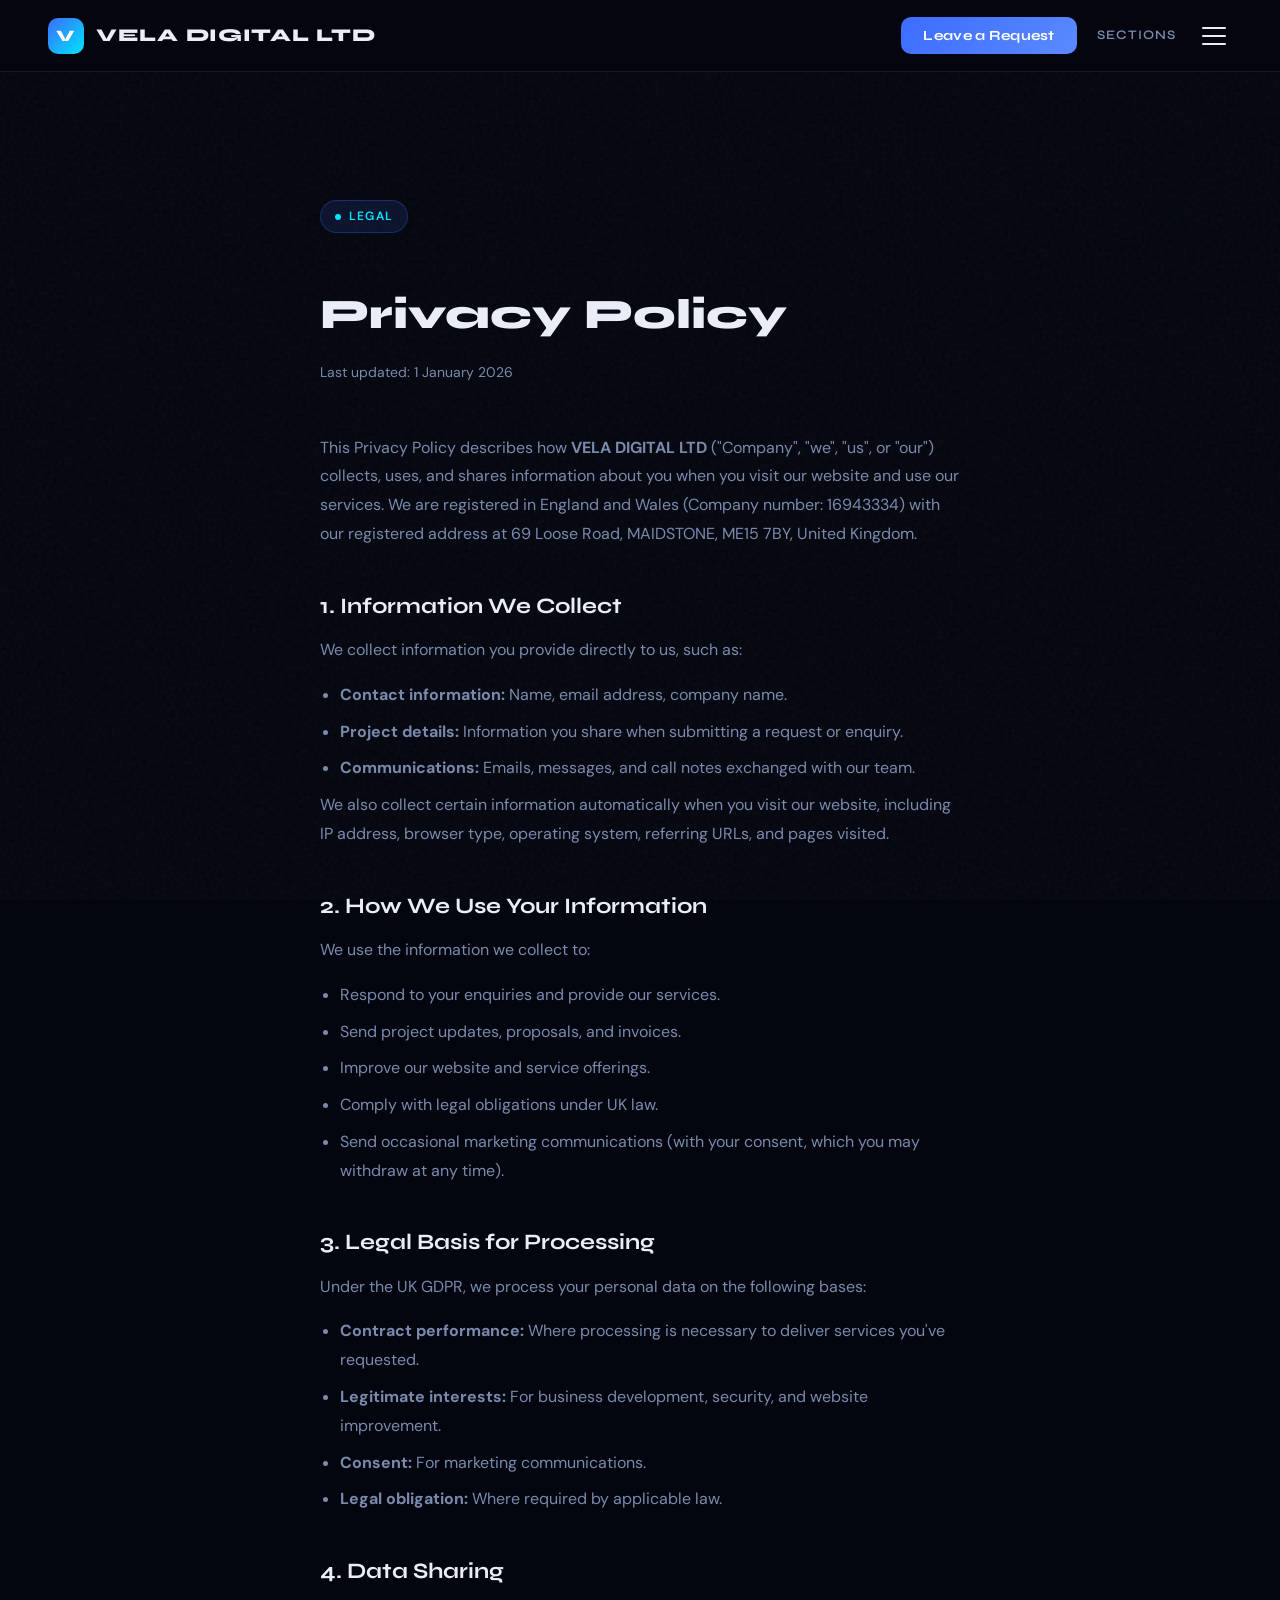
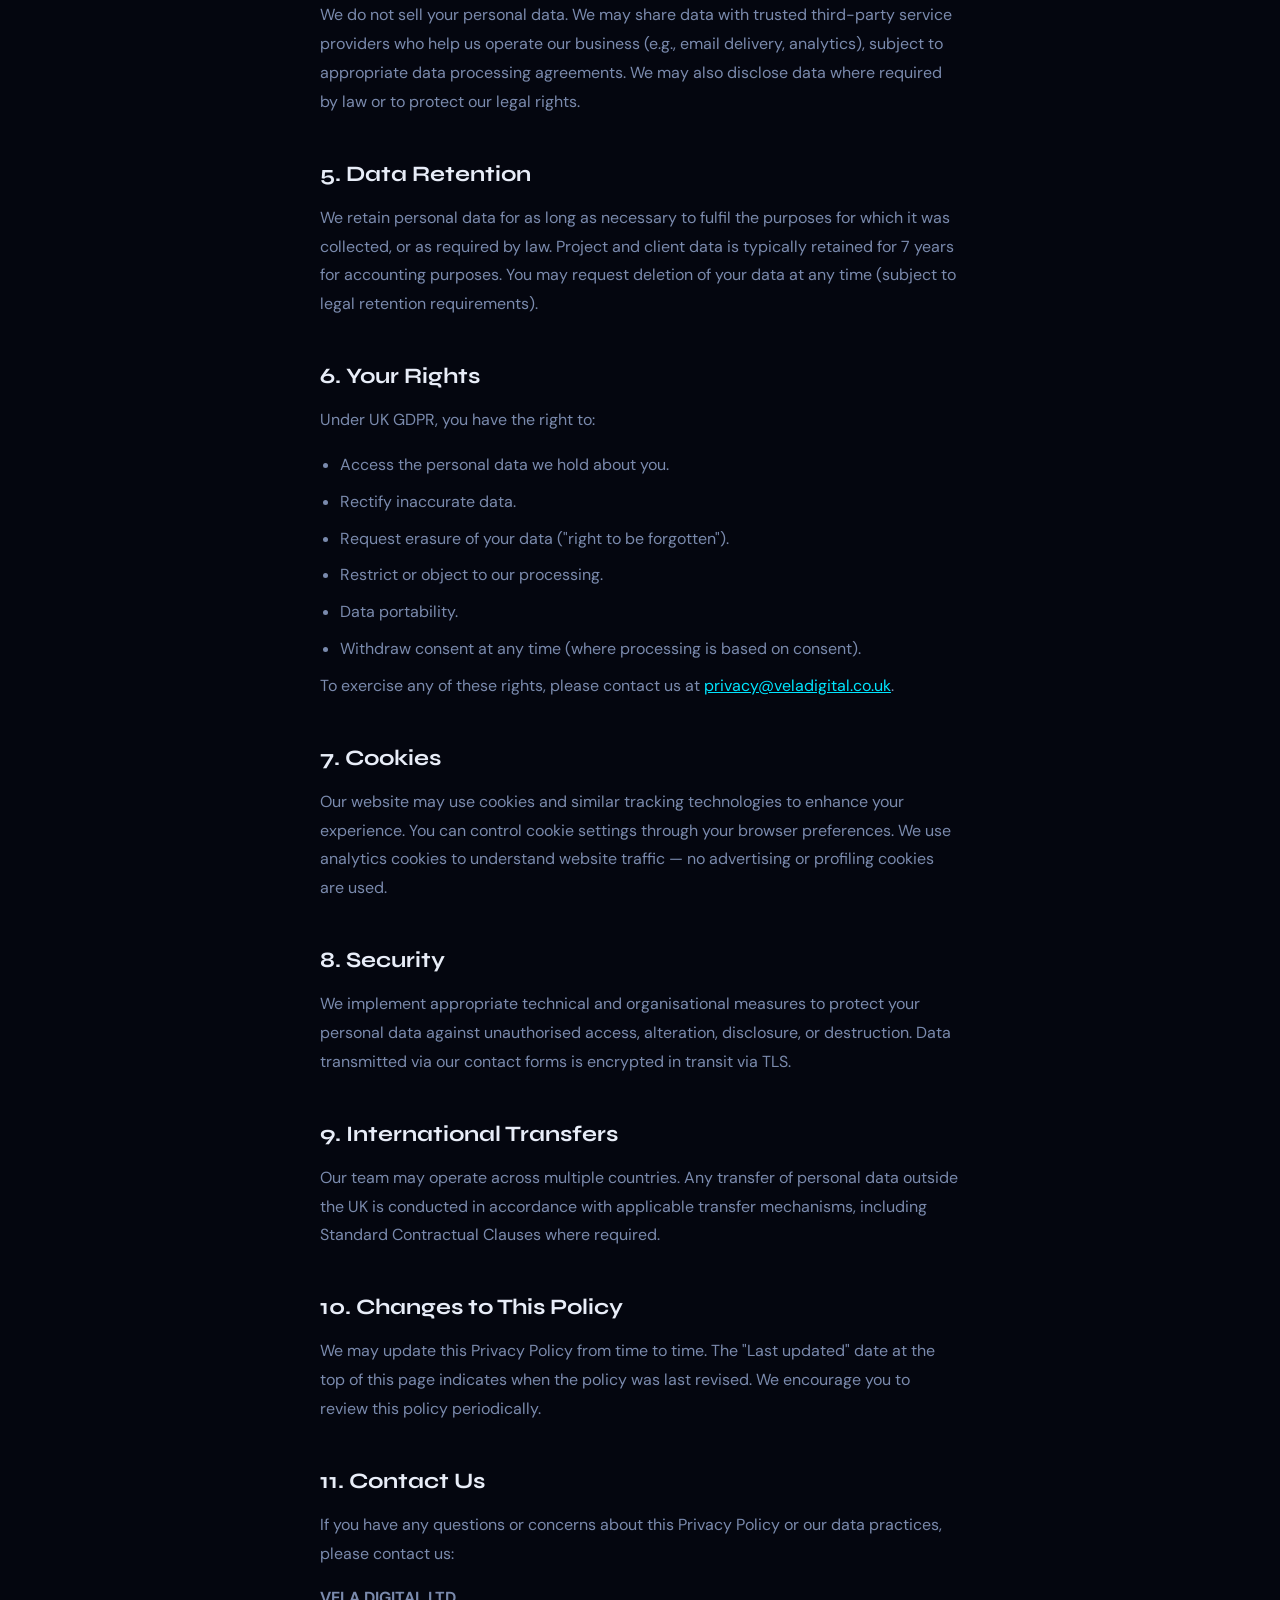
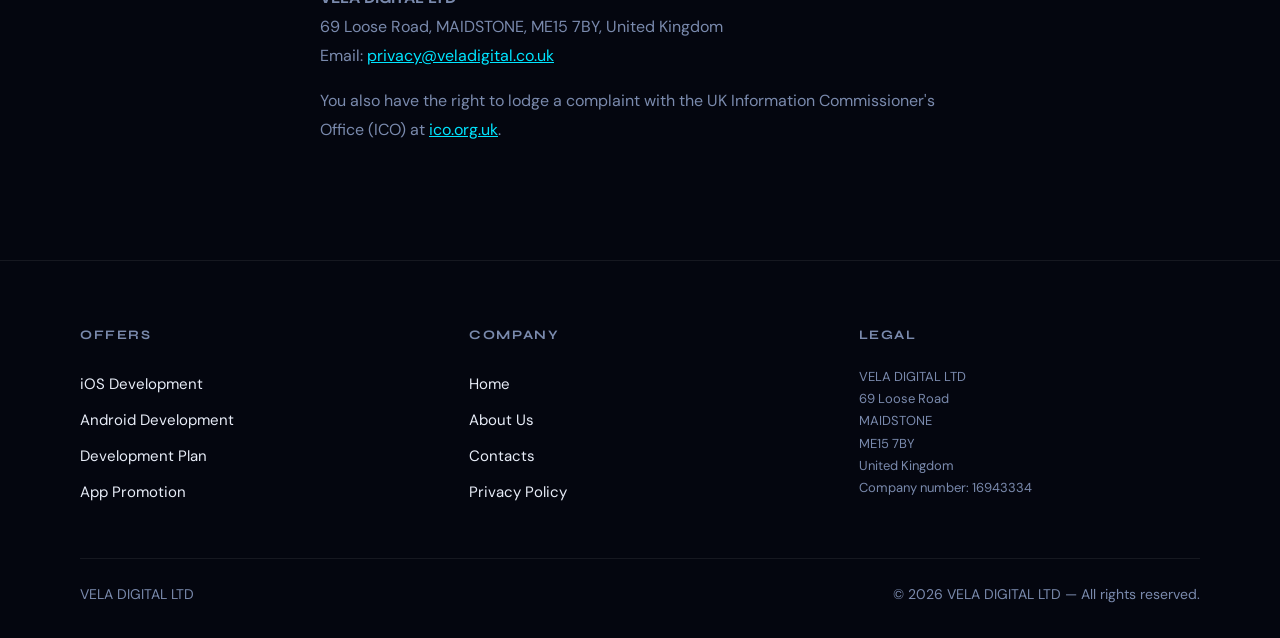
==== policy/index.html @ 580c0cd9 "Add files via upload" ====
<!DOCTYPE html>
<html lang="en">
<head>
  <meta charset="UTF-8">
  <meta name="viewport" content="width=device-width, initial-scale=1.0">
  <title>Privacy Policy — VELA DIGITAL LTD</title>
  <link rel="stylesheet" href="../style.css">
</head>
<body>
<div class="page">

  <section style="padding-top:48px;padding-bottom:20px;">
    <div class="prose-page">
      <div class="hero-tag" style="display:inline-flex;"><span class="dot"></span>Legal</div>
      <h1 style="margin-top:20px;">Privacy Policy</h1>
      <p class="updated">Last updated: 1 January 2026</p>

      <p>This Privacy Policy describes how <strong>VELA DIGITAL LTD</strong> ("Company", "we", "us", or "our") collects, uses, and shares information about you when you visit our website and use our services. We are registered in England and Wales (Company number: 16943334) with our registered address at 69 Loose Road, MAIDSTONE, ME15 7BY, United Kingdom.</p>

      <h2>1. Information We Collect</h2>
      <p>We collect information you provide directly to us, such as:</p>
      <ul>
        <li><strong>Contact information:</strong> Name, email address, company name.</li>
        <li><strong>Project details:</strong> Information you share when submitting a request or enquiry.</li>
        <li><strong>Communications:</strong> Emails, messages, and call notes exchanged with our team.</li>
      </ul>
      <p>We also collect certain information automatically when you visit our website, including IP address, browser type, operating system, referring URLs, and pages visited.</p>

      <h2>2. How We Use Your Information</h2>
      <p>We use the information we collect to:</p>
      <ul>
        <li>Respond to your enquiries and provide our services.</li>
        <li>Send project updates, proposals, and invoices.</li>
        <li>Improve our website and service offerings.</li>
        <li>Comply with legal obligations under UK law.</li>
        <li>Send occasional marketing communications (with your consent, which you may withdraw at any time).</li>
      </ul>

      <h2>3. Legal Basis for Processing</h2>
      <p>Under the UK GDPR, we process your personal data on the following bases:</p>
      <ul>
        <li><strong>Contract performance:</strong> Where processing is necessary to deliver services you've requested.</li>
        <li><strong>Legitimate interests:</strong> For business development, security, and website improvement.</li>
        <li><strong>Consent:</strong> For marketing communications.</li>
        <li><strong>Legal obligation:</strong> Where required by applicable law.</li>
      </ul>

      <h2>4. Data Sharing</h2>
      <p>We do not sell your personal data. We may share data with trusted third-party service providers who help us operate our business (e.g., email delivery, analytics), subject to appropriate data processing agreements. We may also disclose data where required by law or to protect our legal rights.</p>

      <h2>5. Data Retention</h2>
      <p>We retain personal data for as long as necessary to fulfil the purposes for which it was collected, or as required by law. Project and client data is typically retained for 7 years for accounting purposes. You may request deletion of your data at any time (subject to legal retention requirements).</p>

      <h2>6. Your Rights</h2>
      <p>Under UK GDPR, you have the right to:</p>
      <ul>
        <li>Access the personal data we hold about you.</li>
        <li>Rectify inaccurate data.</li>
        <li>Request erasure of your data ("right to be forgotten").</li>
        <li>Restrict or object to our processing.</li>
        <li>Data portability.</li>
        <li>Withdraw consent at any time (where processing is based on consent).</li>
      </ul>
      <p>To exercise any of these rights, please contact us at <a href="mailto:privacy@veladigital.co.uk">privacy@veladigital.co.uk</a>.</p>

      <h2>7. Cookies</h2>
      <p>Our website may use cookies and similar tracking technologies to enhance your experience. You can control cookie settings through your browser preferences. We use analytics cookies to understand website traffic — no advertising or profiling cookies are used.</p>

      <h2>8. Security</h2>
      <p>We implement appropriate technical and organisational measures to protect your personal data against unauthorised access, alteration, disclosure, or destruction. Data transmitted via our contact forms is encrypted in transit via TLS.</p>

      <h2>9. International Transfers</h2>
      <p>Our team may operate across multiple countries. Any transfer of personal data outside the UK is conducted in accordance with applicable transfer mechanisms, including Standard Contractual Clauses where required.</p>

      <h2>10. Changes to This Policy</h2>
      <p>We may update this Privacy Policy from time to time. The "Last updated" date at the top of this page indicates when the policy was last revised. We encourage you to review this policy periodically.</p>

      <h2>11. Contact Us</h2>
      <p>If you have any questions or concerns about this Privacy Policy or our data practices, please contact us:</p>
      <p>
        <strong>VELA DIGITAL LTD</strong><br>
        69 Loose Road, MAIDSTONE, ME15 7BY, United Kingdom<br>
        Email: <a href="mailto:privacy@veladigital.co.uk">privacy@veladigital.co.uk</a>
      </p>
      <p>You also have the right to lodge a complaint with the UK Information Commissioner's Office (ICO) at <a href="https://ico.org.uk" target="_blank">ico.org.uk</a>.</p>
    </div>
  </section>

</div>

<script src="../layout.js"></script>
<script src="../script.js"></script>
</body>
</html>
---- style.css ----
@import url('https://fonts.googleapis.com/css2?family=Syne:wght@400;600;700;800&family=DM+Sans:ital,opsz,wght@0,9..40,300;0,9..40,400;0,9..40,500;1,9..40,300&display=swap');

:root {
  --bg: #04060f;
  --bg2: #080d1e;
  --surface: #0d1530;
  --surface2: #111b3a;
  --accent: #3b6cff;
  --accent2: #00e5ff;
  --accent-glow: rgba(59,108,255,0.35);
  --text: #e8edf8;
  --text-muted: #7a8aad;
  --border: rgba(255,255,255,0.07);
  --radius: 16px;
  --font-display: 'Syne', sans-serif;
  --font-body: 'DM Sans', sans-serif;
}

*, *::before, *::after { box-sizing: border-box; margin: 0; padding: 0; }

html { scroll-behavior: smooth; }

body {
  background: var(--bg);
  color: var(--text);
  font-family: var(--font-body);
  font-size: 16px;
  line-height: 1.6;
  overflow-x: hidden;
}

/* ─── NOISE OVERLAY ─── */
body::before {
  content: '';
  position: fixed;
  inset: 0;
  background-image: url("data:image/svg+xml,%3Csvg viewBox='0 0 256 256' xmlns='http://www.w3.org/2000/svg'%3E%3Cfilter id='noise'%3E%3CfeTurbulence type='fractalNoise' baseFrequency='0.9' numOctaves='4' stitchTiles='stitch'/%3E%3C/filter%3E%3Crect width='100%25' height='100%25' filter='url(%23noise)' opacity='0.04'/%3E%3C/svg%3E");
  pointer-events: none;
  z-index: 0;
}

a { color: inherit; text-decoration: none; }
img { max-width: 100%; display: block; }

/* ─── HEADER ─── */
header {
  position: fixed;
  top: 0; left: 0; right: 0;
  z-index: 1000;
  display: flex;
  align-items: center;
  justify-content: space-between;
  padding: 0 48px;
  height: 72px;
  background: rgba(4,6,15,0.8);
  backdrop-filter: blur(20px);
  border-bottom: 1px solid var(--border);
}

.logo {
  display: flex;
  align-items: center;
  gap: 12px;
  font-family: var(--font-display);
  font-weight: 800;
  font-size: 18px;
  letter-spacing: 0.04em;
  color: var(--text);
  transition: opacity 0.2s;
}
.logo:hover { opacity: 0.8; }
.logo-mark {
  width: 36px; height: 36px;
  background: linear-gradient(135deg, var(--accent), var(--accent2));
  border-radius: 10px;
  display: flex; align-items: center; justify-content: center;
  font-size: 16px;
  font-weight: 800;
  color: #fff;
  flex-shrink: 0;
}

.header-right {
  display: flex;
  align-items: center;
  gap: 20px;
}

.btn-cta {
  background: linear-gradient(135deg, var(--accent), #5b8aff);
  color: #fff;
  font-family: var(--font-display);
  font-weight: 700;
  font-size: 14px;
  padding: 10px 22px;
  border-radius: 10px;
  border: none;
  cursor: pointer;
  transition: all 0.25s;
  letter-spacing: 0.02em;
}
.btn-cta:hover {
  transform: translateY(-2px);
  box-shadow: 0 8px 24px var(--accent-glow);
}

.nav-label {
  font-family: var(--font-display);
  font-size: 13px;
  font-weight: 600;
  color: var(--text-muted);
  letter-spacing: 0.08em;
  text-transform: uppercase;
}

.burger {
  width: 36px; height: 36px;
  display: flex; flex-direction: column;
  justify-content: center; gap: 6px;
  cursor: pointer;
  padding: 6px;
}
.burger span {
  display: block;
  height: 2px;
  background: var(--text);
  border-radius: 2px;
  transition: all 0.3s;
}
.burger:hover span { background: var(--accent2); }

/* ─── MOBILE MENU ─── */
.mobile-menu {
  position: fixed;
  top: 72px; right: -360px;
  width: 320px;
  height: calc(100vh - 72px);
  background: var(--bg2);
  border-left: 1px solid var(--border);
  z-index: 999;
  transition: right 0.4s cubic-bezier(0.4,0,0.2,1);
  overflow-y: auto;
  padding: 32px 24px;
}
.mobile-menu.open { right: 0; }
.mobile-menu nav a {
  display: block;
  font-family: var(--font-display);
  font-size: 16px;
  font-weight: 600;
  color: var(--text);
  padding: 14px 0;
  border-bottom: 1px solid var(--border);
  transition: color 0.2s, padding-left 0.2s;
}
.mobile-menu nav a:hover {
  color: var(--accent2);
  padding-left: 8px;
}
.mobile-menu-overlay {
  display: none;
  position: fixed;
  inset: 0;
  background: rgba(0,0,0,0.5);
  z-index: 998;
}
.mobile-menu-overlay.open { display: block; }

/* ─── MODAL ─── */
.modal-backdrop {
  display: none;
  position: fixed;
  inset: 0;
  background: rgba(0,0,0,0.7);
  backdrop-filter: blur(8px);
  z-index: 2000;
  align-items: center;
  justify-content: center;
}
.modal-backdrop.open { display: flex; }
.modal {
  background: var(--bg2);
  border: 1px solid var(--border);
  border-radius: 24px;
  padding: 48px 40px;
  width: 100%;
  max-width: 480px;
  position: relative;
  animation: modalIn 0.3s cubic-bezier(0.4,0,0.2,1);
}
@keyframes modalIn {
  from { opacity:0; transform:scale(0.92) translateY(20px); }
  to   { opacity:1; transform:scale(1) translateY(0); }
}
.modal-close {
  position: absolute;
  top: 20px; right: 20px;
  width: 32px; height: 32px;
  display: flex; align-items: center; justify-content: center;
  background: var(--surface);
  border: none; border-radius: 8px;
  color: var(--text-muted);
  font-size: 18px;
  cursor: pointer;
  transition: all 0.2s;
}
.modal-close:hover { background: var(--surface2); color: var(--text); }
.modal h2 {
  font-family: var(--font-display);
  font-size: 26px;
  font-weight: 800;
  margin-bottom: 28px;
}
.form-group {
  margin-bottom: 16px;
}
.form-group input,
.form-group textarea {
  width: 100%;
  background: var(--surface);
  border: 1px solid var(--border);
  border-radius: 12px;
  color: var(--text);
  font-family: var(--font-body);
  font-size: 15px;
  padding: 14px 16px;
  outline: none;
  transition: border-color 0.2s;
  resize: vertical;
}
.form-group input::placeholder,
.form-group textarea::placeholder { color: var(--text-muted); }
.form-group input:focus,
.form-group textarea:focus { border-color: var(--accent); }
.form-group textarea { min-height: 100px; }
.btn-submit {
  width: 100%;
  background: linear-gradient(135deg, var(--accent), #5b8aff);
  color: #fff;
  font-family: var(--font-display);
  font-weight: 700;
  font-size: 15px;
  padding: 16px;
  border: none;
  border-radius: 12px;
  cursor: pointer;
  margin-top: 8px;
  transition: all 0.25s;
  letter-spacing: 0.02em;
}
.btn-submit:hover {
  transform: translateY(-2px);
  box-shadow: 0 8px 24px var(--accent-glow);
}
.form-legal {
  font-size: 11px;
  color: var(--text-muted);
  margin-top: 12px;
  line-height: 1.5;
  text-align: center;
}
.form-legal a {
  color: var(--accent2);
  text-decoration: underline;
}

/* ─── PAGE WRAPPER ─── */
.page { padding-top: 72px; position: relative; z-index: 1; }

/* ─── HERO SECTION ─── */
.hero {
  min-height: 92vh;
  display: flex;
  align-items: center;
  padding: 80px 80px 60px;
  position: relative;
  overflow: hidden;
}
.hero-bg {
  position: absolute;
  inset: 0;
  pointer-events: none;
}
.hero-glow-1 {
  position: absolute;
  width: 600px; height: 600px;
  background: radial-gradient(circle, rgba(59,108,255,0.18) 0%, transparent 70%);
  top: -100px; left: -100px;
  animation: floatGlow 8s ease-in-out infinite;
}
.hero-glow-2 {
  position: absolute;
  width: 400px; height: 400px;
  background: radial-gradient(circle, rgba(0,229,255,0.12) 0%, transparent 70%);
  bottom: 0; right: 10%;
  animation: floatGlow 10s ease-in-out infinite reverse;
}
@keyframes floatGlow {
  0%,100% { transform: translate(0,0); }
  50% { transform: translate(30px, -30px); }
}
.hero-content { position: relative; z-index: 1; max-width: 760px; }
.hero-tag {
  display: inline-flex;
  align-items: center;
  gap: 8px;
  background: rgba(59,108,255,0.12);
  border: 1px solid rgba(59,108,255,0.3);
  border-radius: 100px;
  padding: 6px 14px;
  font-size: 12px;
  font-weight: 600;
  letter-spacing: 0.1em;
  text-transform: uppercase;
  color: var(--accent2);
  margin-bottom: 28px;
}
.hero-tag .dot {
  width: 6px; height: 6px;
  background: var(--accent2);
  border-radius: 50%;
  animation: pulse 2s infinite;
}
@keyframes pulse {
  0%,100% { opacity:1; }
  50% { opacity:0.3; }
}
.hero h1 {
  font-family: var(--font-display);
  font-size: clamp(44px, 6vw, 84px);
  font-weight: 800;
  line-height: 1.06;
  letter-spacing: -0.02em;
  margin-bottom: 24px;
}
.hero h1 .grad {
  background: linear-gradient(90deg, var(--accent), var(--accent2));
  -webkit-background-clip: text;
  -webkit-text-fill-color: transparent;
  background-clip: text;
}
.hero p {
  font-size: 18px;
  color: var(--text-muted);
  max-width: 520px;
  margin-bottom: 40px;
  line-height: 1.7;
}
.hero-actions { display: flex; gap: 16px; flex-wrap: wrap; }
.btn-primary {
  display: inline-flex;
  align-items: center;
  gap: 8px;
  background: linear-gradient(135deg, var(--accent), #5b8aff);
  color: #fff;
  font-family: var(--font-display);
  font-weight: 700;
  font-size: 15px;
  padding: 16px 32px;
  border-radius: 12px;
  border: none;
  cursor: pointer;
  transition: all 0.25s;
  text-decoration: none;
}
.btn-primary:hover {
  transform: translateY(-3px);
  box-shadow: 0 12px 32px var(--accent-glow);
}
.btn-secondary {
  display: inline-flex;
  align-items: center;
  gap: 8px;
  background: transparent;
  color: var(--text);
  font-family: var(--font-display);
  font-weight: 600;
  font-size: 15px;
  padding: 16px 32px;
  border-radius: 12px;
  border: 1px solid var(--border);
  cursor: pointer;
  transition: all 0.25s;
  text-decoration: none;
}
.btn-secondary:hover {
  border-color: var(--accent);
  color: var(--accent2);
  transform: translateY(-2px);
}

/* ─── SECTIONS ─── */
section { padding: 96px 80px; position: relative; }
section:nth-child(even) { background: var(--bg2); }

.section-label {
  font-size: 11px;
  font-weight: 700;
  letter-spacing: 0.15em;
  text-transform: uppercase;
  color: var(--accent);
  margin-bottom: 16px;
}
.section-title {
  font-family: var(--font-display);
  font-size: clamp(28px, 3.5vw, 48px);
  font-weight: 800;
  line-height: 1.12;
  letter-spacing: -0.02em;
  margin-bottom: 20px;
}
.section-sub {
  font-size: 17px;
  color: var(--text-muted);
  max-width: 540px;
  line-height: 1.7;
  margin-bottom: 56px;
}

/* ─── GRID ─── */
.grid-3 {
  display: grid;
  grid-template-columns: repeat(3, 1fr);
  gap: 24px;
}
.grid-2 {
  display: grid;
  grid-template-columns: repeat(2, 1fr);
  gap: 24px;
}
.grid-4 {
  display: grid;
  grid-template-columns: repeat(4, 1fr);
  gap: 20px;
}

/* ─── CARD ─── */
.card {
  background: var(--surface);
  border: 1px solid var(--border);
  border-radius: var(--radius);
  padding: 32px;
  transition: all 0.3s;
  position: relative;
  overflow: hidden;
}
.card::before {
  content: '';
  position: absolute;
  top: 0; left: 0; right: 0;
  height: 1px;
  background: linear-gradient(90deg, transparent, var(--accent), transparent);
  opacity: 0;
  transition: opacity 0.3s;
}
.card:hover {
  border-color: rgba(59,108,255,0.3);
  transform: translateY(-4px);
  box-shadow: 0 20px 40px rgba(0,0,0,0.3);
}
.card:hover::before { opacity: 1; }

.card-icon {
  width: 52px; height: 52px;
  background: linear-gradient(135deg, rgba(59,108,255,0.15), rgba(0,229,255,0.1));
  border: 1px solid rgba(59,108,255,0.2);
  border-radius: 14px;
  display: flex; align-items: center; justify-content: center;
  font-size: 24px;
  margin-bottom: 20px;
}
.card h3 {
  font-family: var(--font-display);
  font-size: 19px;
  font-weight: 700;
  margin-bottom: 10px;
}
.card p { color: var(--text-muted); font-size: 14px; line-height: 1.6; }

/* ─── STAT CARDS ─── */
.stat-card {
  background: linear-gradient(135deg, var(--surface), var(--surface2));
  border: 1px solid var(--border);
  border-radius: var(--radius);
  padding: 36px 28px;
  text-align: center;
}
.stat-num {
  font-family: var(--font-display);
  font-size: 48px;
  font-weight: 800;
  background: linear-gradient(90deg, var(--accent), var(--accent2));
  -webkit-background-clip: text;
  -webkit-text-fill-color: transparent;
  background-clip: text;
  line-height: 1;
  margin-bottom: 8px;
}
.stat-label { color: var(--text-muted); font-size: 14px; }

/* ─── STEP / TIMELINE ─── */
.steps { display: flex; flex-direction: column; gap: 0; }
.step {
  display: flex;
  gap: 28px;
  position: relative;
  padding-bottom: 40px;
}
.step:last-child { padding-bottom: 0; }
.step-num {
  flex-shrink: 0;
  width: 48px; height: 48px;
  background: linear-gradient(135deg, var(--accent), #5b8aff);
  border-radius: 50%;
  display: flex; align-items: center; justify-content: center;
  font-family: var(--font-display);
  font-weight: 800;
  font-size: 16px;
  color: #fff;
  position: relative;
  z-index: 1;
}
.step-line {
  position: absolute;
  left: 24px; top: 48px;
  width: 1px;
  height: calc(100% - 8px);
  background: linear-gradient(to bottom, var(--accent), transparent);
}
.step:last-child .step-line { display: none; }
.step-content h3 {
  font-family: var(--font-display);
  font-size: 18px;
  font-weight: 700;
  margin-bottom: 8px;
  padding-top: 10px;
}
.step-content p { color: var(--text-muted); font-size: 14px; line-height: 1.6; }

/* ─── FEATURE ROW ─── */
.feature-row {
  display: grid;
  grid-template-columns: 1fr 1fr;
  gap: 64px;
  align-items: center;
}
.feature-row.reverse { direction: rtl; }
.feature-row.reverse > * { direction: ltr; }
.feature-img {
  aspect-ratio: 4/3;
  background: var(--surface);
  border: 1px solid var(--border);
  border-radius: 20px;
  display: flex; align-items: center; justify-content: center;
  font-size: 80px;
  position: relative;
  overflow: hidden;
}
.feature-img::after {
  content: '';
  position: absolute;
  inset: 0;
  background: linear-gradient(135deg, rgba(59,108,255,0.08), transparent);
}
.feature-text h2 {
  font-family: var(--font-display);
  font-size: 34px;
  font-weight: 800;
  margin-bottom: 16px;
  line-height: 1.15;
}
.feature-text p {
  color: var(--text-muted);
  font-size: 16px;
  line-height: 1.7;
  margin-bottom: 28px;
}

/* ─── TAG LIST ─── */
.tags { display: flex; flex-wrap: wrap; gap: 10px; }
.tag {
  display: inline-flex; align-items: center; gap: 6px;
  background: rgba(59,108,255,0.1);
  border: 1px solid rgba(59,108,255,0.2);
  border-radius: 8px;
  padding: 6px 12px;
  font-size: 13px;
  font-weight: 500;
  color: var(--accent2);
}

/* ─── CTA BAND ─── */
.cta-band {
  background: linear-gradient(135deg, rgba(59,108,255,0.12), rgba(0,229,255,0.06));
  border: 1px solid rgba(59,108,255,0.2);
  border-radius: 24px;
  padding: 64px 80px;
  text-align: center;
  position: relative;
  overflow: hidden;
}
.cta-band::before {
  content: '';
  position: absolute;
  width: 400px; height: 400px;
  background: radial-gradient(circle, rgba(59,108,255,0.15) 0%, transparent 70%);
  top: 50%; left: 50%;
  transform: translate(-50%, -50%);
  pointer-events: none;
}
.cta-band h2 {
  font-family: var(--font-display);
  font-size: 38px;
  font-weight: 800;
  margin-bottom: 16px;
}
.cta-band p {
  color: var(--text-muted);
  font-size: 17px;
  margin-bottom: 36px;
}

/* ─── FOOTER ─── */
footer {
  background: var(--bg);
  border-top: 1px solid var(--border);
  padding: 64px 80px 32px;
  position: relative; z-index: 1;
}
.footer-grid {
  display: grid;
  grid-template-columns: 1fr 1fr 1fr;
  gap: 48px;
  margin-bottom: 48px;
}
.footer-col h4 {
  font-family: var(--font-display);
  font-size: 13px;
  font-weight: 700;
  letter-spacing: 0.12em;
  text-transform: uppercase;
  color: var(--text-muted);
  margin-bottom: 20px;
}
.footer-col a {
  display: block;
  font-size: 15px;
  color: var(--text);
  padding: 6px 0;
  transition: color 0.2s, transform 0.2s;
}
.footer-col a:hover { color: var(--accent2); transform: translateX(4px); }
.footer-legal {
  color: var(--text-muted);
  font-size: 13px;
  line-height: 1.7;
}
.footer-bottom {
  border-top: 1px solid var(--border);
  padding-top: 24px;
  display: flex;
  align-items: center;
  justify-content: space-between;
  flex-wrap: wrap;
  gap: 12px;
}
.footer-bottom span { font-size: 14px; color: var(--text-muted); }

/* ─── ANIMATIONS ─── */
.fade-up {
  opacity: 0;
  transform: translateY(30px);
  transition: opacity 0.6s, transform 0.6s;
}
.fade-up.visible {
  opacity: 1;
  transform: translateY(0);
}

/* ─── POLICY / TEXT PAGE ─── */
.prose-page { padding: 80px; max-width: 800px; margin: 0 auto; }
.prose-page h1 {
  font-family: var(--font-display);
  font-size: 42px;
  font-weight: 800;
  margin-bottom: 12px;
}
.prose-page .updated { color: var(--text-muted); font-size: 14px; margin-bottom: 48px; }
.prose-page h2 {
  font-family: var(--font-display);
  font-size: 22px;
  font-weight: 700;
  margin: 40px 0 12px;
}
.prose-page p, .prose-page li {
  color: var(--text-muted);
  line-height: 1.8;
  margin-bottom: 16px;
}
.prose-page ul { padding-left: 20px; }
.prose-page li { margin-bottom: 8px; }
.prose-page a { color: var(--accent2); text-decoration: underline; }

/* ─── CONTACT FORM ─── */
.contact-form-wrap {
  background: var(--surface);
  border: 1px solid var(--border);
  border-radius: 24px;
  padding: 48px;
  max-width: 600px;
}

/* ─── RESPONSIVE ─── */
@media (max-width: 1024px) {
  header { padding: 0 24px; }
  .hero { padding: 60px 40px; }
  section { padding: 72px 40px; }
  .grid-3 { grid-template-columns: 1fr 1fr; }
  .footer-grid { grid-template-columns: 1fr 1fr; }
  footer { padding: 48px 40px 24px; }
  .cta-band { padding: 48px 40px; }
}
@media (max-width: 768px) {
  .grid-3, .grid-2, .grid-4 { grid-template-columns: 1fr; }
  .footer-grid { grid-template-columns: 1fr; }
  .feature-row, .feature-row.reverse { grid-template-columns: 1fr; direction: ltr; }
  .hero { padding: 40px 24px; }
  section { padding: 56px 24px; }
  footer { padding: 40px 24px 20px; }
  .cta-band { padding: 40px 24px; }
  .cta-band h2 { font-size: 26px; }
  .prose-page { padding: 40px 24px; }
  .footer-bottom { flex-direction: column; align-items: flex-start; }
}
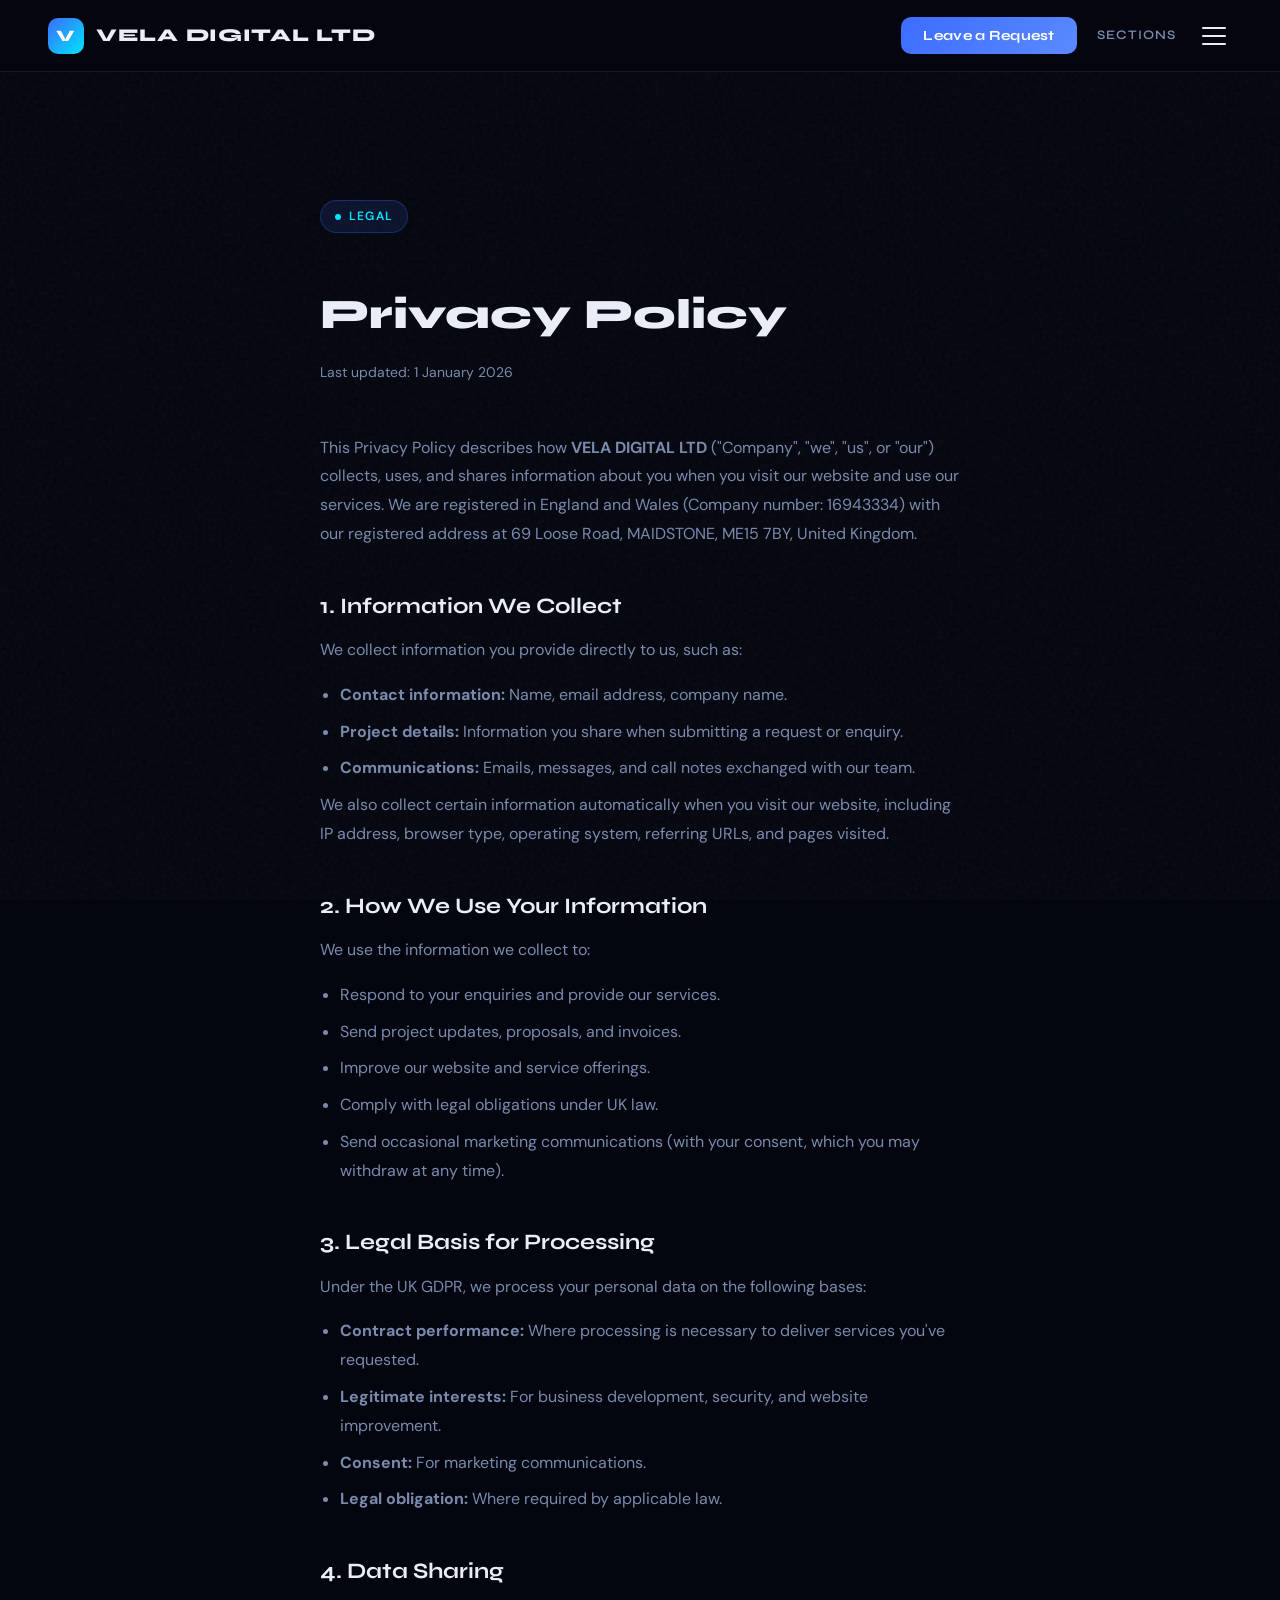
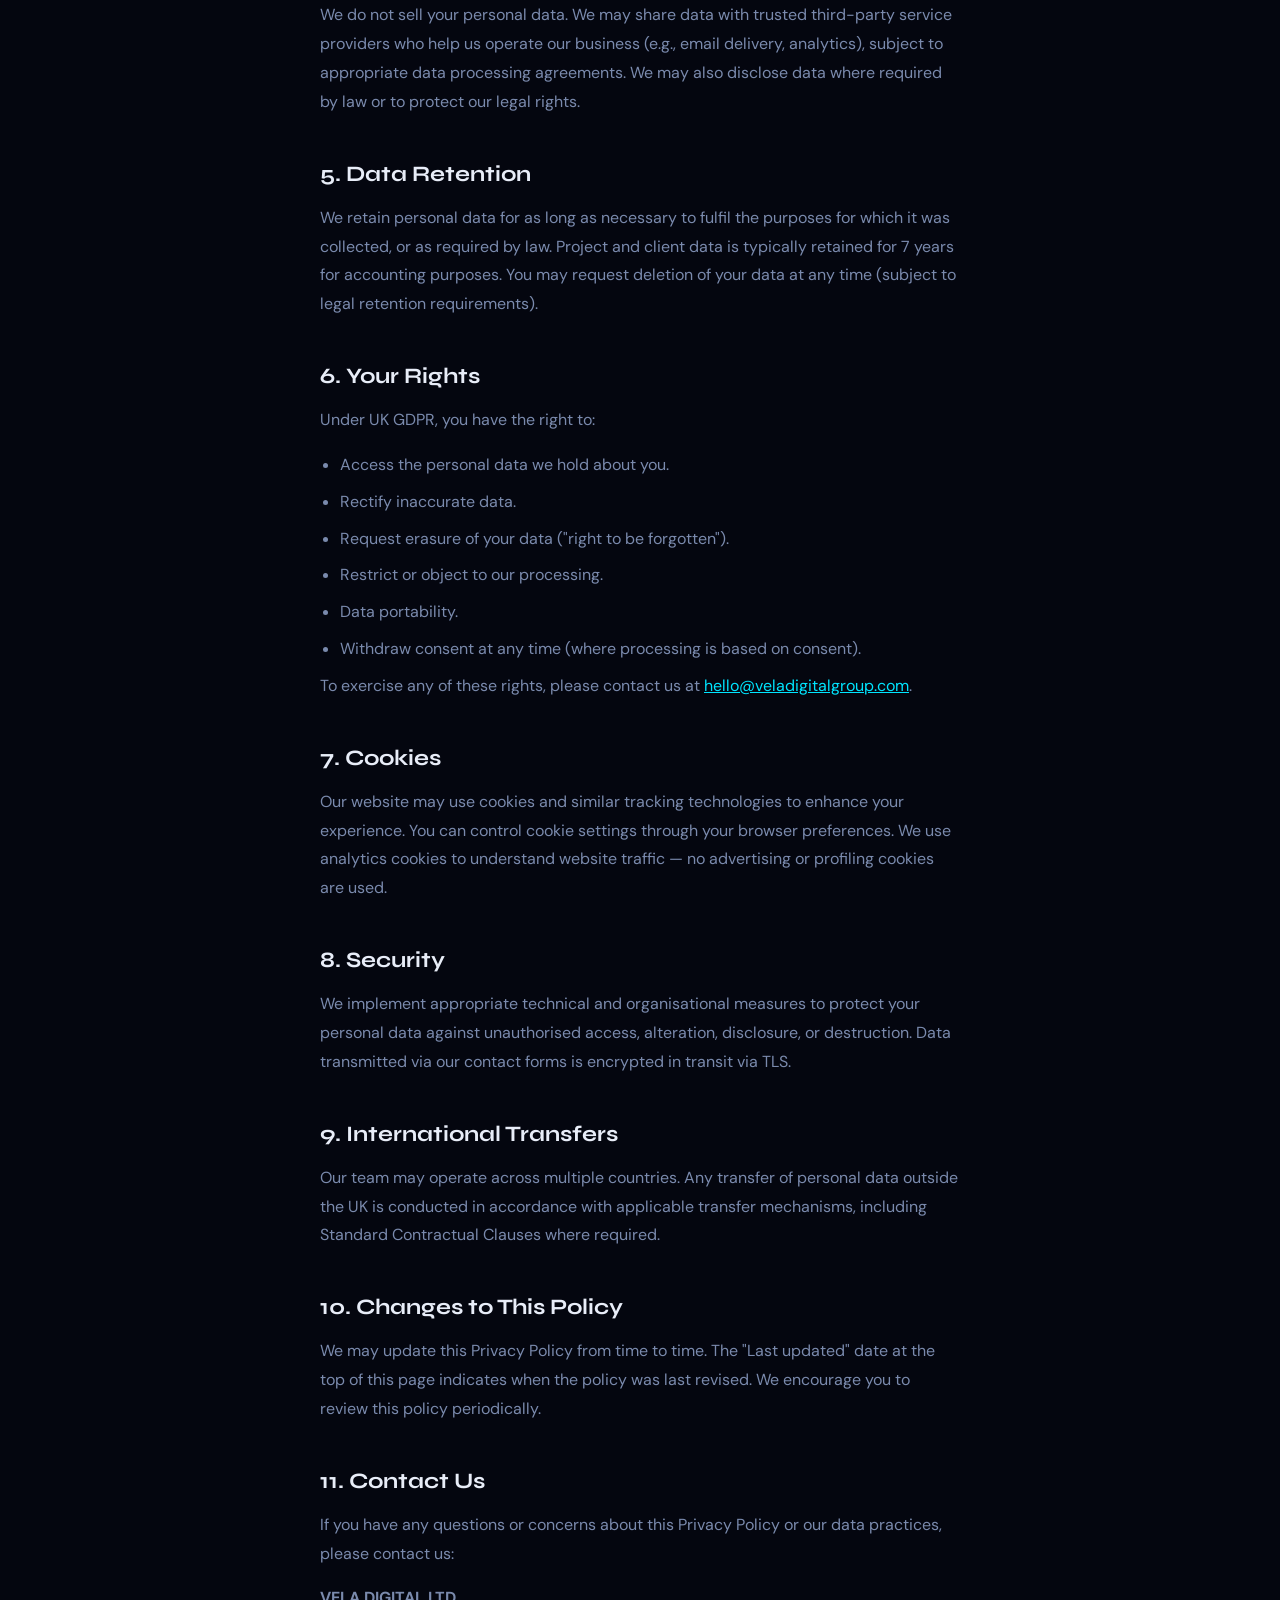
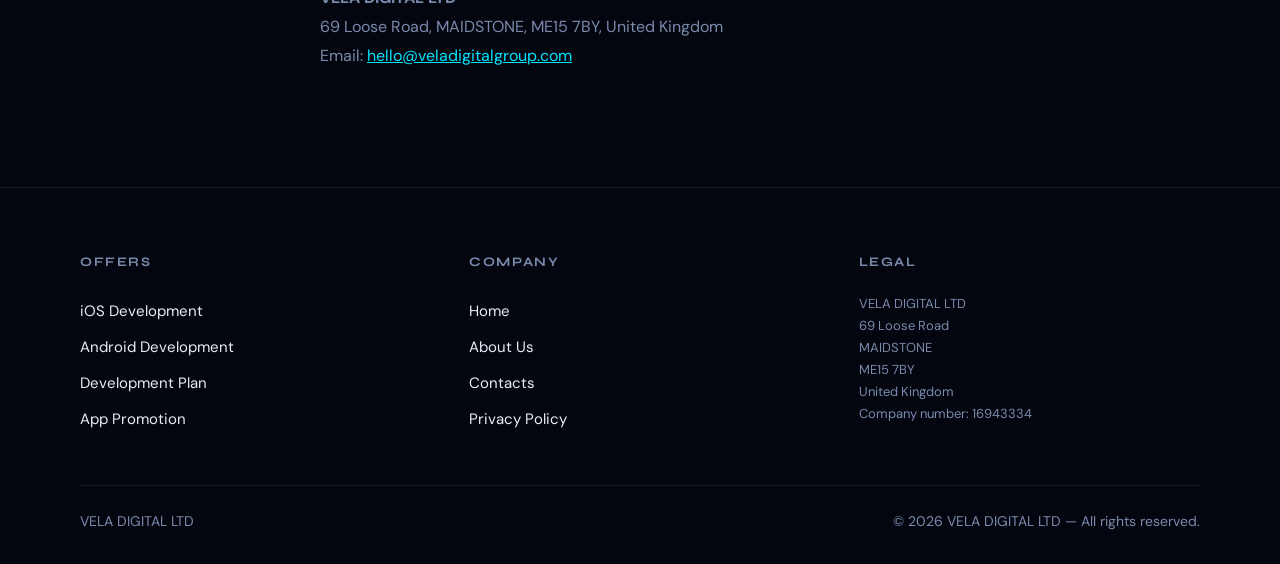
==== commit f10c13a0: "Update index.html" ====
--- a/policy/index.html
+++ b/policy/index.html
@@ -61,7 +61,7 @@
         <li>Data portability.</li>
         <li>Withdraw consent at any time (where processing is based on consent).</li>
       </ul>
-      <p>To exercise any of these rights, please contact us at <a href="mailto:privacy@veladigital.co.uk">privacy@veladigital.co.uk</a>.</p>
+      <p>To exercise any of these rights, please contact us at <a href="mailto:hello@veladigitalgroup.com">hello@veladigitalgroup.com</a>.</p>
 
       <h2>7. Cookies</h2>
       <p>Our website may use cookies and similar tracking technologies to enhance your experience. You can control cookie settings through your browser preferences. We use analytics cookies to understand website traffic — no advertising or profiling cookies are used.</p>
@@ -80,9 +80,8 @@
       <p>
         <strong>VELA DIGITAL LTD</strong><br>
         69 Loose Road, MAIDSTONE, ME15 7BY, United Kingdom<br>
-        Email: <a href="mailto:privacy@veladigital.co.uk">privacy@veladigital.co.uk</a>
+        Email: <a href="mailto:hello@veladigitalgroup.com">hello@veladigitalgroup.com</a>
       </p>
-      <p>You also have the right to lodge a complaint with the UK Information Commissioner's Office (ICO) at <a href="https://ico.org.uk" target="_blank">ico.org.uk</a>.</p>
     </div>
   </section>
 
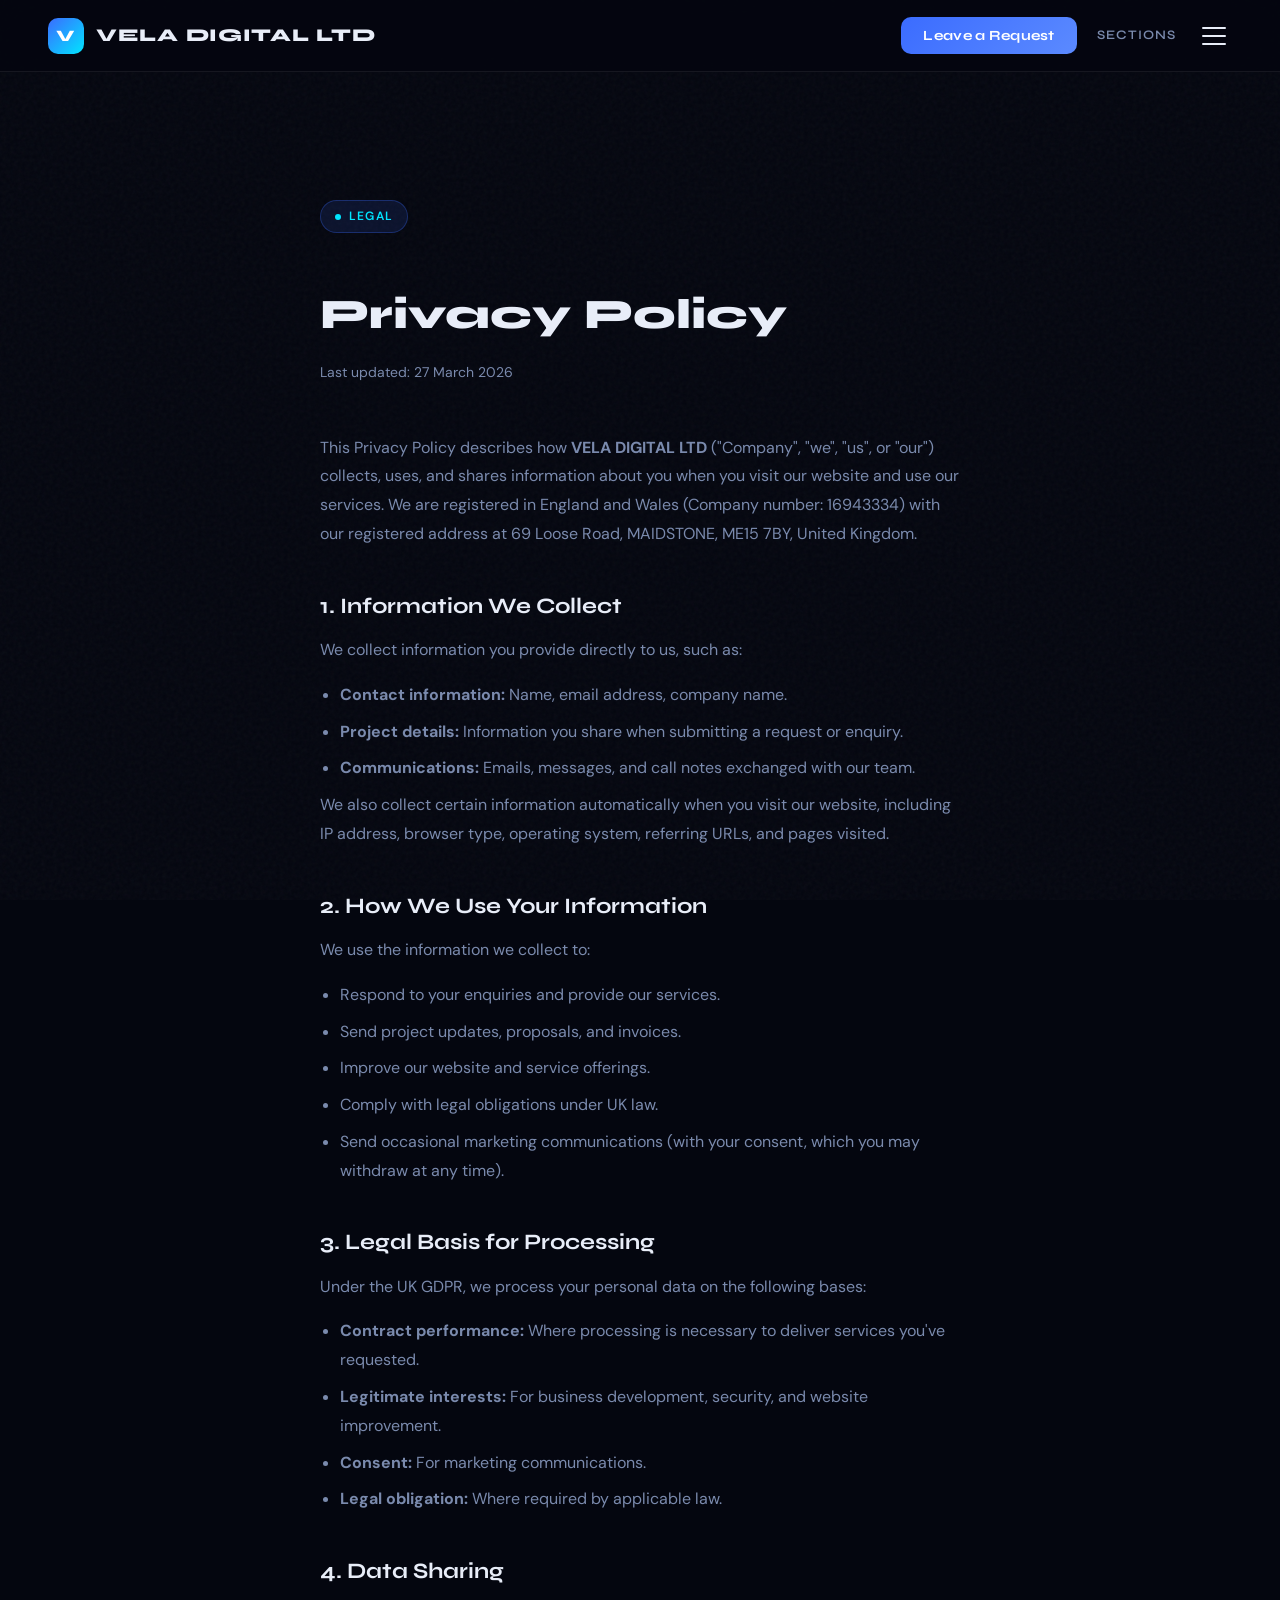
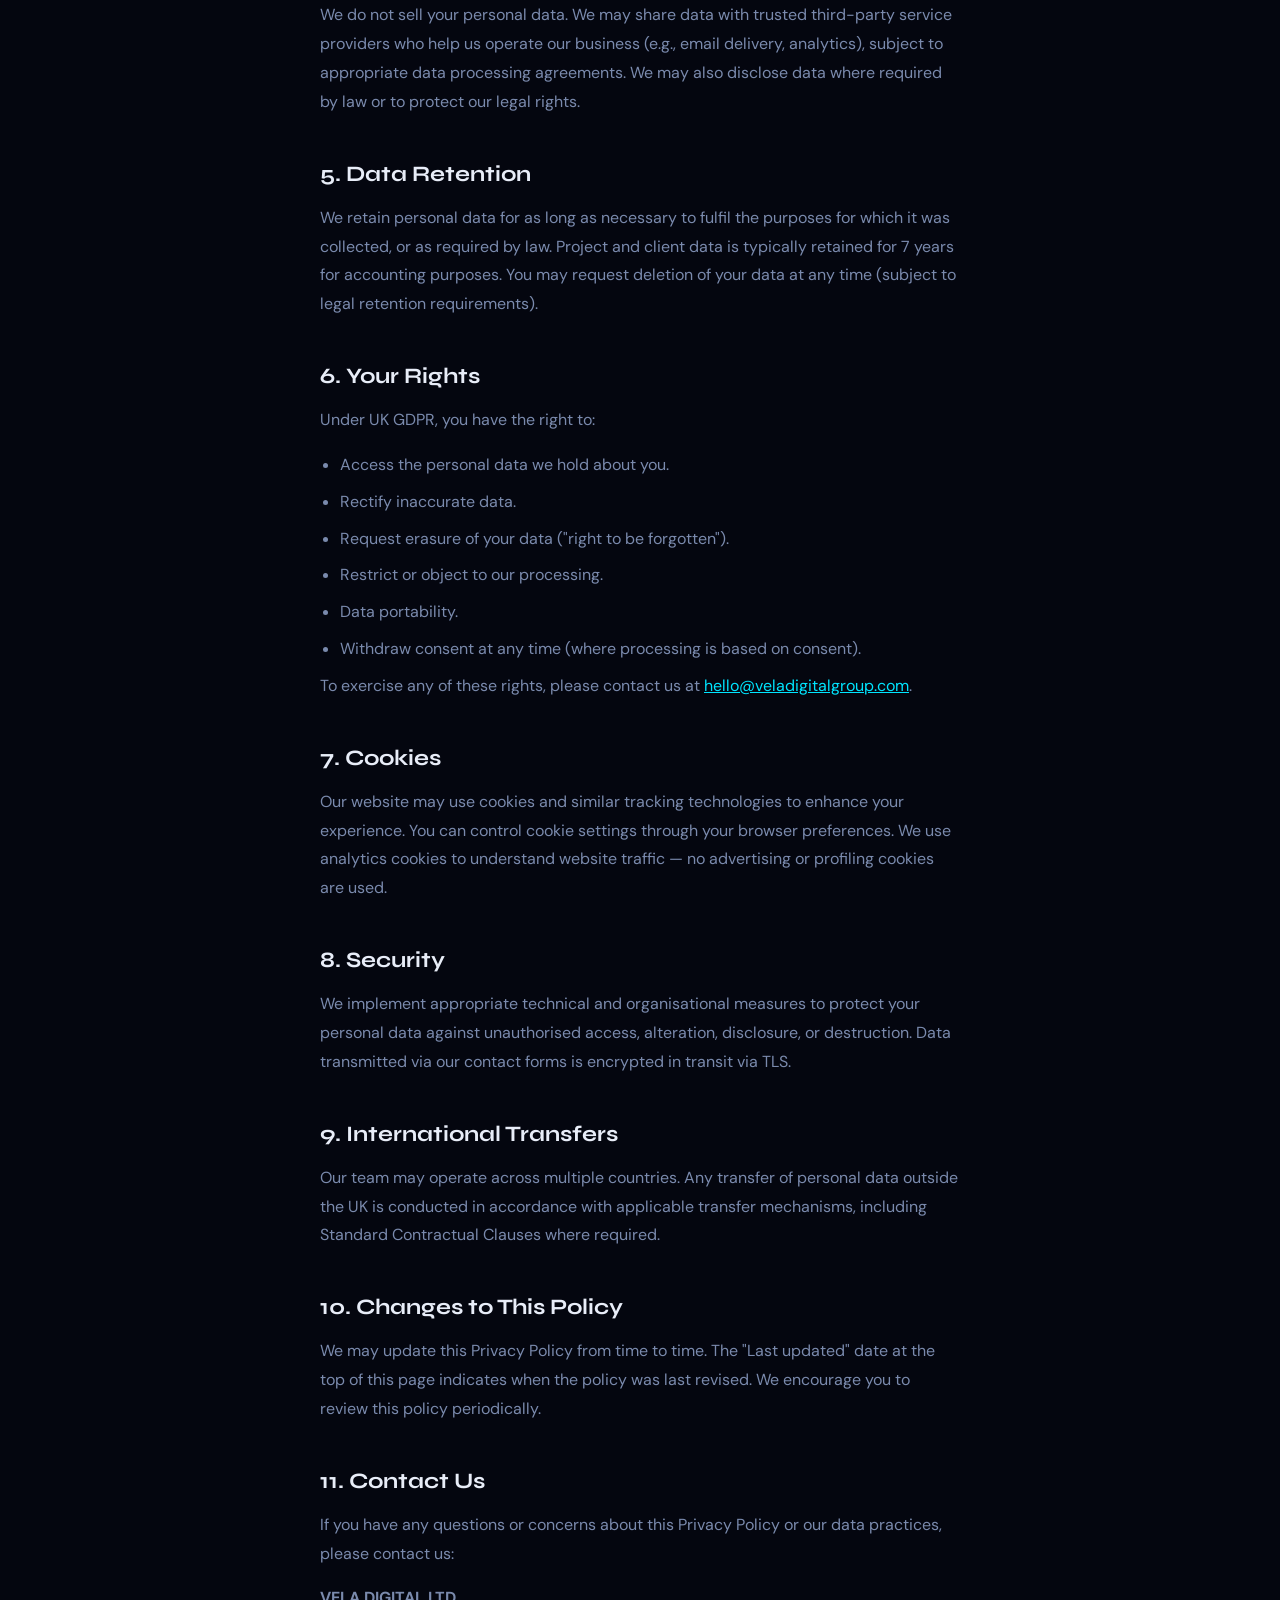
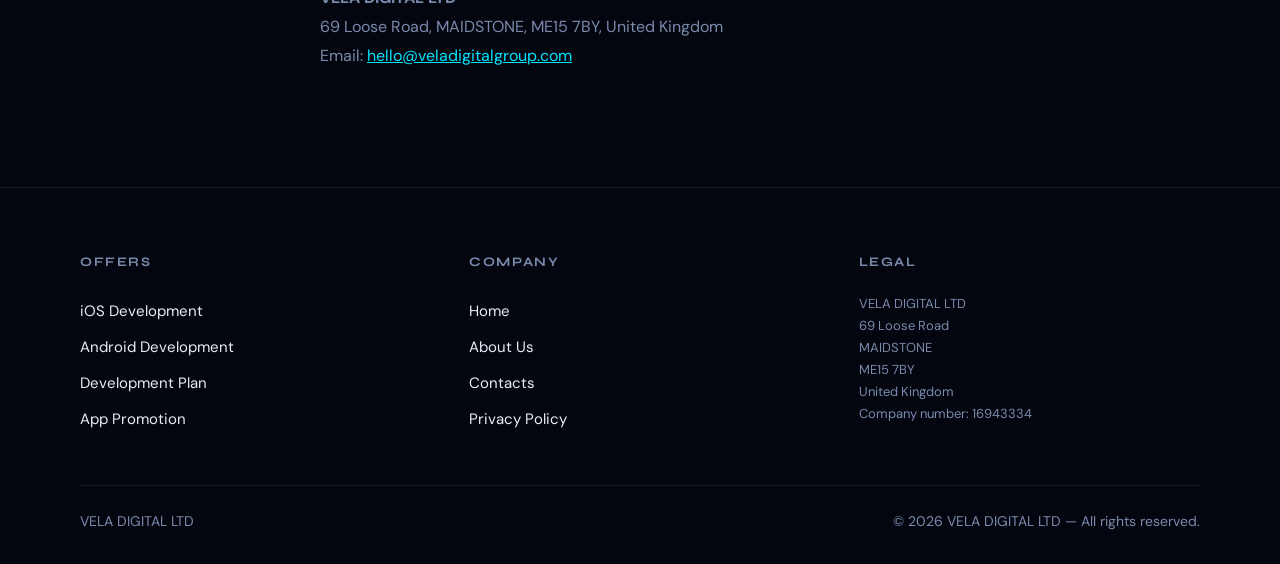
==== commit 0aa762a6: "Update index.html" ====
--- a/policy/index.html
+++ b/policy/index.html
@@ -13,7 +13,7 @@
     <div class="prose-page">
       <div class="hero-tag" style="display:inline-flex;"><span class="dot"></span>Legal</div>
       <h1 style="margin-top:20px;">Privacy Policy</h1>
-      <p class="updated">Last updated: 1 January 2026</p>
+      <p class="updated">Last updated: 27 March 2026</p>
 
       <p>This Privacy Policy describes how <strong>VELA DIGITAL LTD</strong> ("Company", "we", "us", or "our") collects, uses, and shares information about you when you visit our website and use our services. We are registered in England and Wales (Company number: 16943334) with our registered address at 69 Loose Road, MAIDSTONE, ME15 7BY, United Kingdom.</p>
 
